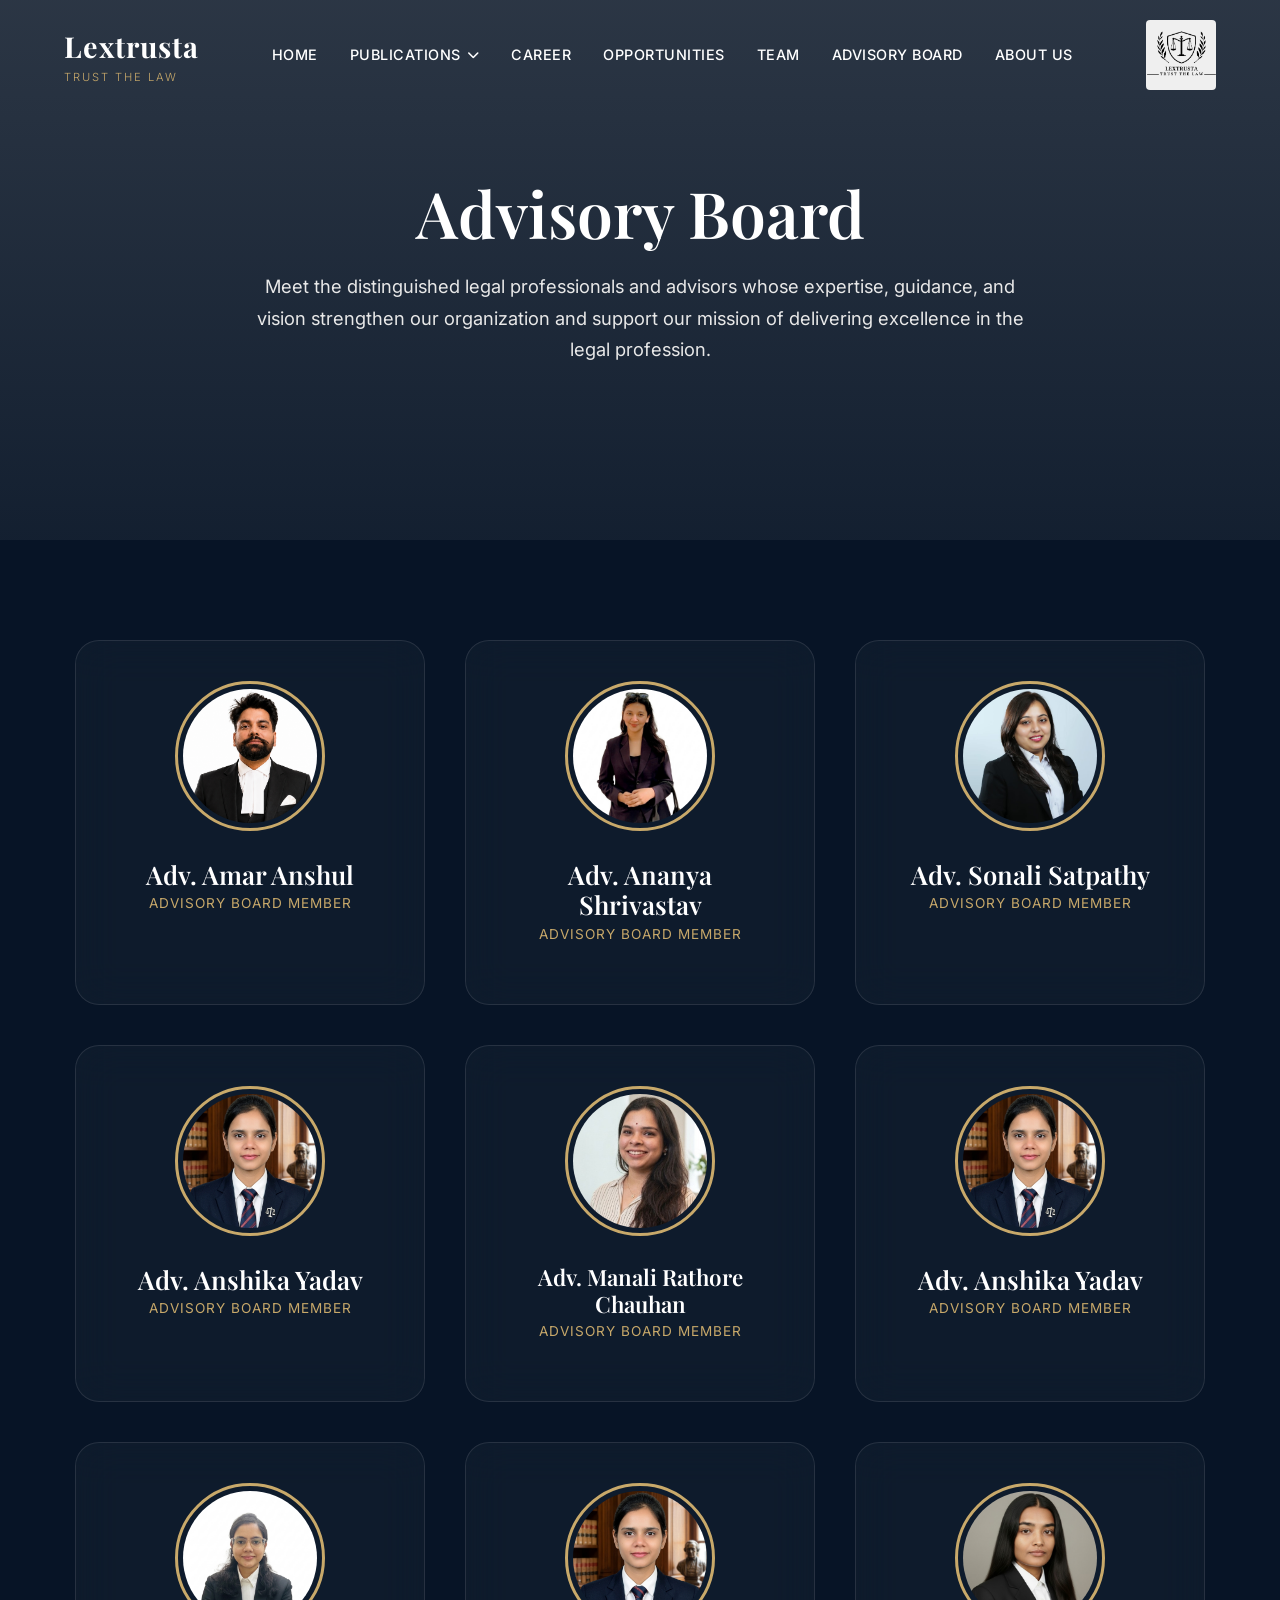
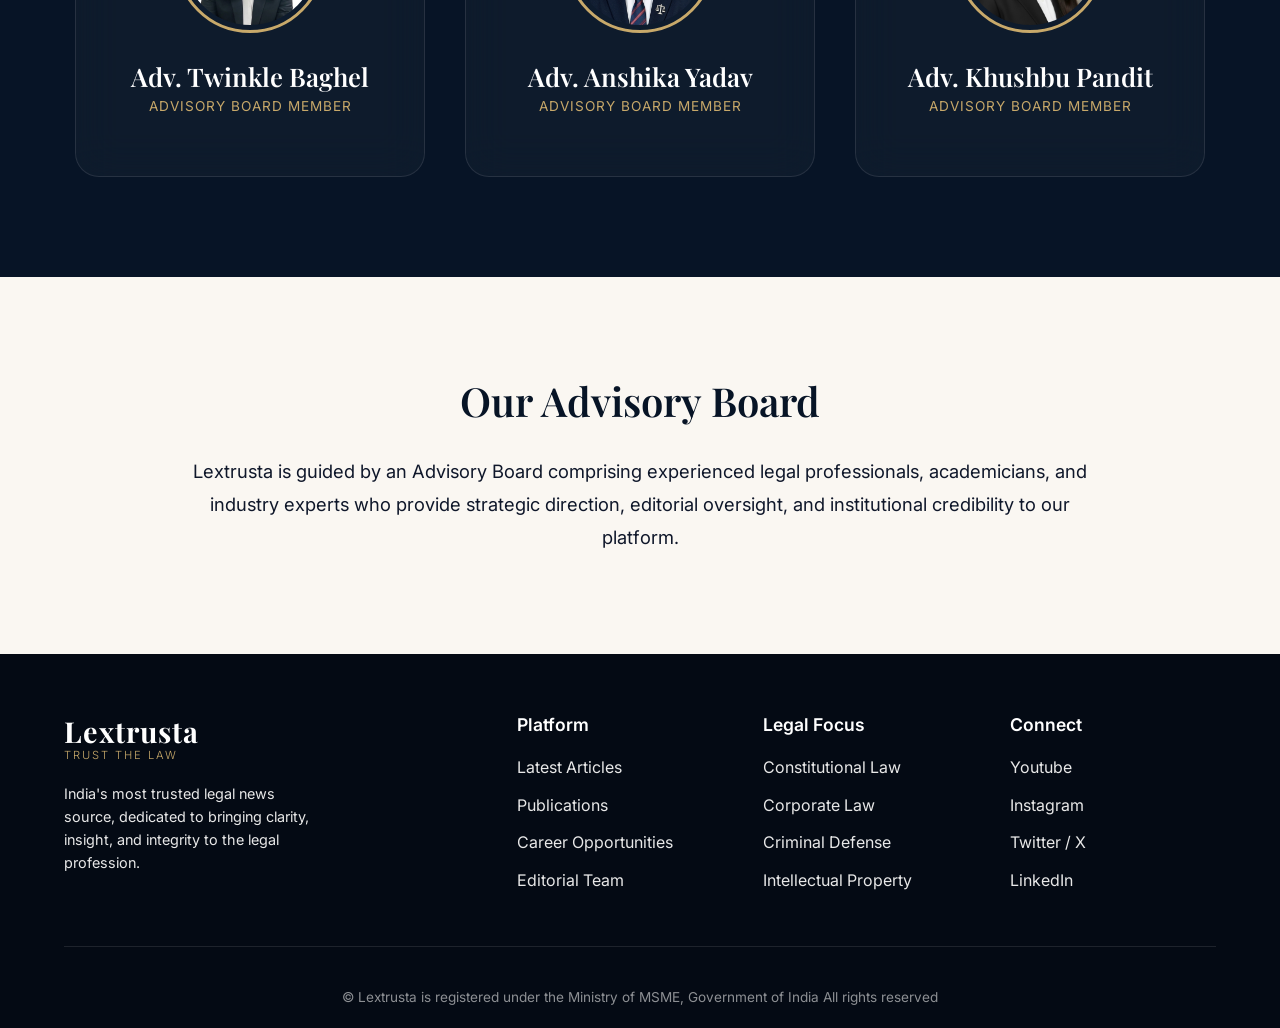
==== advisory.html @ 85caa13e "Add files via upload" ====
<!DOCTYPE html>
<html lang="en">
<head>
    <meta charset="UTF-8">
    <meta name="viewport" content="width=device-width, initial-scale=1.0">
    <title>Advisory Board | Lextrusta</title>
    
    <link rel="preconnect" href="https://fonts.googleapis.com">
    <link rel="preconnect" href="https://fonts.gstatic.com" crossorigin>
    <link href="https://fonts.googleapis.com/css2?family=Inter:wght@300;400;500;600&family=Playfair+Display:ital,wght@0,400;0,600;0,700;1,400&display=swap" rel="stylesheet">
    
    <link rel="stylesheet" href="https://cdnjs.cloudflare.com/ajax/libs/font-awesome/6.4.0/css/all.min.css">
    <link rel="stylesheet" href="style.css">

    <style>
        /* --- Color Palette & Variables --- */
        :root {
            --midnight-navy: #071426;
            --royal-blue: #123458;
            --luxury-gold: #C8A96A;
            --ivory: #FAF7F2;
            --white: #FFFFFF;
            --dark-navy: #0F172A;
            --light-gray: #E8E8E8;
            
            --font-heading: 'Playfair Display', serif;
            --font-body: 'Inter', sans-serif;
            
            --transition: all 0.4s cubic-bezier(0.25, 0.46, 0.45, 0.94);
            --radius: 16px;
        }

        /* --- Global Reset & Typography --- */
        * {
            margin: 0;
            padding: 0;
            box-sizing: border-box;
        }

        body {
            font-family: var(--font-body);
            background-color: var(--ivory);
            color: var(--dark-navy);
            line-height: 1.6;
            overflow-x: hidden;
        }

        h1, h2, h3, h4 {
            font-family: var(--font-heading);
            font-weight: 600;
            line-height: 1.2;
        }

        a {
            text-decoration: none;
            color: inherit;
            transition: var(--transition);
        }

        /* --- Navigation --- */
        nav {
            position: fixed;
            top: 0;
            width: 100%;
            padding: 20px 5%;
            display: flex;
            justify-content: space-between;
            align-items: center;
            z-index: 1000;
            transition: var(--transition);
            background: transparent;
        }

        nav.scrolled {
            background: rgba(7, 20, 38, 0.95);
            backdrop-filter: blur(10px);
            padding: 15px 5%;
            box-shadow: 0 4px 30px rgba(0, 0, 0, 0.1);
        }

        .logo {
            font-family: var(--font-heading);
            font-size: 1.8rem;
            font-weight: 700;
            color: var(--white);
            letter-spacing: 1px;
        }

        .logo span {
            display: block;
            font-family: var(--font-body);
            font-size: 0.7rem;
            font-weight: 300;
            letter-spacing: 2px;
            color: var(--luxury-gold);
            text-transform: uppercase;
        }

        .nav-links {
            display: flex;
            gap: 2rem;
            list-style: none;
            align-items: center;
        }

        .nav-links a {
            color: var(--white);
            font-size: 0.9rem;
            font-weight: 500;
            letter-spacing: 0.5px;
            text-transform: uppercase;
        }

        .nav-links a:hover, .nav-links a.active {
            color: var(--luxury-gold);
        }

        /* --- Click Dropdown Rules --- */
        .dropdown {
            position: relative;
        }

        .dropbtn {
            display: flex;
            align-items: center;
            gap: 6px;
            cursor: pointer;
            user-select: none;
        }

        .dropdown-arrow {
            font-size: 0.75rem;
            transition: transform 0.3s ease;
        }

        .dropdown-content {
            display: none;
            position: absolute;
            top: 100%;
            left: 0;
            background-color: var(--midnight-navy);
            border: 1px solid rgba(200, 169, 106, 0.3);
            min-width: 180px;
            border-radius: 4px;
            list-style: none;
            padding: 10px 0;
            margin-top: 15px;
            box-shadow: 0 10px 25px rgba(0,0,0,0.3);
            z-index: 1001;
        }

        .dropdown.active .dropdown-content {
            display: block;
        }

        .dropdown.active .dropdown-arrow {
            transform: rotate(180deg);
        }

        .dropdown-content li a {
            color: var(--white) !important;
            padding: 12px 20px;
            display: block;
            font-size: 0.85rem;
            text-transform: uppercase;
            letter-spacing: 0.5px;
            transition: var(--transition);
        }

        .dropdown-content li a:hover {
            background-color: var(--royal-blue);
            color: var(--luxury-gold) !important;
            padding-left: 24px;
        }

        /* --- Buttons --- */
        .btn-gold {
            background-color: var(--luxury-gold);
            color: var(--midnight-navy);
            padding: 10px 24px;
            border-radius: 4px;
            font-weight: 600;
            font-size: 0.85rem;
            letter-spacing: 1px;
            text-transform: uppercase;
            border: 1px solid var(--luxury-gold);
            cursor: pointer;
            transition: var(--transition);
        }

        .btn-gold:hover {
            background-color: transparent;
            color: var(--luxury-gold);
            box-shadow: 0 4px 15px rgba(200, 169, 106, 0.3);
        }

        /* --- Hero Section --- */
        .hero {
            height: 60vh;
            background: linear-gradient(rgba(7, 20, 38, 0.85), rgba(7, 20, 38, 0.95)), url('https://i.pinimg.com/736x/dc/24/34/dc243494ba5bc0aa8ef506f3094279cd.jpg') center/cover;
            display: flex;
            flex-direction: column;
            justify-content: center;
            align-items: center;
            text-align: center;
            padding: 0 5%;
            position: relative;
        }

        .hero h1 {
            color: var(--white);
            font-size: 4rem;
            max-width: 900px;
            margin-bottom: 20px;
            animation: fadeUp 1s ease forwards 0.2s;
            opacity: 0;
            transform: translateY(30px);
        }

        .hero p {
            color: var(--light-gray);
            font-size: 1.15rem;
            max-width: 800px;
            animation: fadeUp 1s ease forwards 0.4s;
            opacity: 0;
            transform: translateY(30px);
            line-height: 1.7;
        }

        /* --- Team Sections (Glassmorphism) --- */
        .section-padding {
            padding: 100px 5%;
        }

        .partners-section {
            background-color: var(--midnight-navy);
            color: var(--white);
        }

        .partners-section .section-header {
            text-align: center;
            margin-bottom: 60px;
        }

        .partners-section .section-header h2 {
            font-size: 2.8rem;
            color: var(--white);
        }

        .partners-grid {
            display: flex;
            justify-content: center;
            gap: 40px;
            flex-wrap: wrap;
        }

        .partner-card {
            background: rgba(255, 255, 255, 0.03);
            backdrop-filter: blur(20px);
            border: 1px solid rgba(255, 255, 255, 0.1);
            border-radius: 24px;
            padding: 40px;
            text-align: center;
            max-width: 350px;
            width: 100%;
            transition: var(--transition);
            cursor: pointer;
        }

        .partner-card:hover {
            border-color: rgba(200, 169, 106, 0.5);
            box-shadow: 0 20px 40px rgba(0,0,0,0.4);
            transform: translateY(-10px);
        }

        .partner-img {
            width: 150px;
            height: 150px;
            border-radius: 50%;
            object-fit: cover;
            margin: 0 auto 20px;
            border: 3px solid var(--luxury-gold);
            padding: 5px;
        }

        .partner-card h3 {
            font-size: 1.6rem;
            margin-bottom: 5px;
        }

        .partner-role {
            color: var(--luxury-gold);
            font-size: 0.85rem;
            text-transform: uppercase;
            letter-spacing: 1px;
            margin-bottom: 20px;
            line-height: 1.4;
        }

        /* --- Interactive Profile Modal --- */
        .modal-overlay {
            position: fixed;
            top: 0;
            left: 0;
            width: 100%;
            height: 100%;
            background: rgba(7, 20, 38, 0.7);
            backdrop-filter: blur(8px);
            display: flex;
            justify-content: center;
            align-items: center;
            z-index: 2000;
            opacity: 0;
            visibility: hidden;
            transition: var(--transition);
        }

        .modal-overlay.active {
            opacity: 1;
            visibility: visible;
        }

        .modal-content {
            background: var(--white);
            width: 90%;
            max-width: 700px;
            max-height: 85vh;
            border-radius: var(--radius);
            padding: 40px;
            position: relative;
            transform: translateY(30px) scale(0.95);
            transition: var(--transition);
            overflow-y: auto;
            box-shadow: 0 25px 50px rgba(0,0,0,0.3);
            border-top: 5px solid var(--luxury-gold);
        }

        .modal-overlay.active .modal-content {
            transform: translateY(0) scale(1);
        }

        .modal-close {
            position: absolute;
            top: 20px;
            right: 20px;
            font-size: 1.5rem;
            color: var(--dark-navy);
            cursor: pointer;
            background: var(--light-gray);
            width: 35px;
            height: 35px;
            display: flex;
            align-items: center;
            justify-content: center;
            border-radius: 50%;
            transition: var(--transition);
        }

        .modal-close:hover {
            background: var(--luxury-gold);
            color: var(--white);
            transform: rotate(90deg);
        }

        .profile-modal-body {
            display: flex;
            gap: 30px;
            align-items: flex-start;
        }

        .profile-modal-img {
            width: 180px;
            height: 180px;
            border-radius: 50%;
            border: 4px solid var(--luxury-gold);
            object-fit: cover;
            flex-shrink: 0;
        }

        .profile-modal-info {
            flex-grow: 1;
            color: var(--dark-navy);
        }

        .profile-modal-info h3 {
            font-size: 2.2rem;
            color: var(--midnight-navy);
            margin-bottom: 5px;
        }

        .profile-modal-info .modal-role {
            color: var(--luxury-gold);
            font-size: 1rem;
            font-weight: 600;
            text-transform: uppercase;
            letter-spacing: 1px;
            margin-bottom: 20px;
            display: block;
        }

        .profile-modal-info h4 {
            font-size: 1.1rem;
            margin-bottom: 8px;
            margin-top: 20px;
            color: var(--midnight-navy);
        }

        .profile-modal-info p {
            font-size: 0.95rem;
            line-height: 1.6;
            color: #444;
            margin-bottom: 15px;
        }

        .profile-socials {
            margin-top: 25px;
            display: flex;
            gap: 15px;
        }

        .profile-socials a {
            display: inline-flex;
            align-items: center;
            justify-content: center;
            width: 40px;
            height: 40px;
            background: var(--light-gray);
            color: var(--midnight-navy);
            border-radius: 50%;
            transition: var(--transition);
            font-size: 1.1rem;
        }

        .profile-socials a:hover {
            background: var(--luxury-gold);
            color: var(--white);
            transform: translateY(-3px);
            box-shadow: 0 5px 15px rgba(200, 169, 106, 0.4);
        }

        /* --- CTA Newsletter Style Container --- */
        .newsletter-container {
            max-width: 900px;
            margin: 0 auto;
            background: var(--midnight-navy);
            border-radius: 24px;
            padding: 60px;
            text-align: center;
            border: 1px solid var(--luxury-gold);
            color: var(--white);
            position: relative;
            overflow: hidden;
        }

        .newsletter-container h2 {
            color: var(--white);
            margin-bottom: 20px;
            font-size: 2.2rem;
        }

        /* --- Footer --- */
        footer {
            background-color: #040A14;
            color: var(--light-gray);
            padding: 60px 5% 20px;
        }

        /* --- Animations --- */
        @keyframes fadeUp {
            to {
                opacity: 1;
                transform: translateY(0);
            }
        }

        @media (max-width: 768px) {
            .hero h1 { font-size: 3rem; }
            .nav-links { display: none; }
            .partners-section .section-header h2 { font-size: 2.2rem; }
            .profile-modal-body {
                flex-direction: column;
                align-items: center;
                text-align: center;
            }
            .profile-modal-img {
                margin-bottom: 20px;
            }
            .profile-socials {
                justify-content: center;
            }
        }
    </style>
</head>
<body>
    <nav id="navbar">
        <a href="index.html" class="logo">Lextrusta <span>Trust The Law</span></a>
        <ul class="nav-links">
            <li><a href="index.html">Home</a></li>
            
            <li class="dropdown" id="pubDropdown">
                <a href="#" class="dropbtn" id="pubDropBtn">Publications <i class="fa-solid fa-chevron-down dropdown-arrow"></i></a>
                <ul class="dropdown-content">
                    <li><a href="blogs.html">Blog</a></li>
                    <li><a href="article.html">Article</a></li>
                    <li><a href="research.html">Research Paper</a></li>
                </ul>
            </li>
            
            <li><a href="careers.html">Career</a></li>
            <li><a href="opportunities.html">Opportunities</a></li>
            <li><a href="team.html">Team</a></li>
            <li><a href="advisory.html">Advisory Board</a></li>
            <li><a href="about.html">About Us</a></li>
        </ul>
        <div class="nav-actions">
            <img src="logo.jpeg" alt="Lextrusta Logo" style="height: 70px; width: auto; display: block; border-radius: 4px;">
        </div>
    </nav>

    <header class="hero">
        <h1>Advisory <span>Board</span></h1>
        <p>Meet the distinguished legal professionals and advisors whose expertise, guidance, and vision strengthen our organization and support our mission of delivering excellence in the legal profession.</p>
    </header>

    <section class="section-padding partners-section">
        <div class="partners-grid">
            
            <!-- Card 1: Adv. Amar Anshul -->
            <div class="partner-card" onclick="openProfile('Adv. Amar Anshul', 'Advisory Board Member', 'amar.jepg.png')">
                <img src="amar.jepg.png" alt="Adv. Amar Anshul" class="partner-img">                
                <h3>Adv. Amar Anshul</h3>
                <div class="partner-role">Advisory Board Member</div>
            </div>
        
            <div class="partner-card" onclick="openProfile('Adv. Ananya Shrivastav', 'Advisory Board Member', 'ananya.jpeg', 'Advocate Ananya Shrivastav specializes in constitutional litigation, civil laws, and judicial review procedures with a dedicated focus on public interest advocacy.')">
                <img src="ananya.jpeg" alt="Adv. Ananya Shrivastav" class="partner-img">                
                <h3>Adv. Ananya Shrivastav</h3>
                <div class="partner-role">Advisory Board Member</div>
            </div>   

            <!-- Card 2: Adv. Sonali Satpathy -->
            <div class="partner-card" onclick="openProfile('Adv. Sonali Satpathy', 'Founding Partner, JUSTICE Law Firm & Arbitration Centre', 'sonali.jpeg')">
                <img src="sonali.jpeg" alt="Adv. Sonali Satpathy" class="partner-img">                
                <h3>Adv. Sonali Satpathy</h3>
                <div class="partner-role">Advisory Board Member</div>
            </div>

            <div class="partner-card" onclick="openProfile('Adv. Anshika Yadav', 'Advisory Board Member', 'anshika.jpeg')">
                <img src="anshika.jpeg" alt="Adv. Anshika Yadav" class="partner-img">                
                <h3>Adv. Anshika Yadav</h3>
                <div class="partner-role">Advisory Board Member</div>
            </div>

            <!-- Card 3: Adv. Manali Rathore Chauhan -->
            <div class="partner-card" onclick="openProfile('Adv. Manali Rathore Chauhan', 'Advisory Board Member', 'manali.jpeg')">
                <img src="manali.jpeg" alt="Adv. Manali Rathore Chauhan" class="partner-img">                
                <h3 style="font-size: 1.4rem;">Adv. Manali Rathore Chauhan</h3>
                <div class="partner-role">Advisory Board Member</div>
            </div>
            
            <div class="partner-card" onclick="openProfile('Adv. Anshika Yadav', 'Advisory Board Member', 'anshika.jpeg')">
                <img src="anshika.jpeg" alt="Adv. Anshika Yadav" class="partner-img">                
                <h3>Adv. Anshika Yadav</h3>
                <div class="partner-role">Advisory Board Member</div>
            </div>

            <!-- Card 4: Adv. Twinkle Baghel -->
            <div class="partner-card" onclick="openProfile('Adv. Twinkle Baghel', 'Advisory Board Member', 'twinkle.jpeg.png')">
                <img src="twinkle.jpeg.png" alt="Adv. Twinkle Baghel" class="partner-img">                
                <h3>Adv. Twinkle Baghel</h3>
                <div class="partner-role">Advisory Board Member</div>
            </div>

            <!-- Card 5: Adv. Anshika Yadav -->
            <div class="partner-card" onclick="openProfile('Adv. Anshika Yadav', 'Advisory Board Member', 'anshika.jpeg')">
                <img src="anshika.jpeg" alt="Adv. Anshika Yadav" class="partner-img">                
                <h3>Adv. Anshika Yadav</h3>
                <div class="partner-role">Advisory Board Member</div>
            </div>

            <!-- Card 6: Adv. Khushbu Pandit -->
            <div class="partner-card" onclick="openProfile('Adv. Khushbu Pandit', 'Advisory Board Member', 'khushbu.jpeg')">
                <img src="khushbu.jpeg" alt="Adv. Khushbu Pandit" class="partner-img">                
                <h3>Adv. Khushbu Pandit</h3>
                <div class="partner-role">Advisory Board Member</div>
            </div>

        </div>
    </section>

    <!-- Modal Elements Layout Section -->
    <div class="modal-overlay" id="profileModal" aria-hidden="true" role="dialog">
        <div class="modal-content">
            <button class="modal-close" id="closeProfileModal" aria-label="Close Profile"><i class="fa-solid fa-xmark"></i></button>
            <div class="profile-modal-body">
                <img src="" alt="Profile Image" class="profile-modal-img" id="modalImage">
                <div class="profile-modal-info">
                    <h3 id="modalName">Name Placeholder</h3>
                    <span class="modal-role" id="modalDesignation">Designation Placeholder</span>
                    
                    <h4></h4>
                    <p id="modalBio">Our Advisory Board brings together legal minds from across practice areas and academia — ensuring that every piece of content we publish is accurate, relevant, and trustworthy.</p>
                    
                    <h4></h4>
                    <p id="modalPractice"></p>
                    
                    
                </div>
            </div>
        </div>
    </div>

    <section class="section-padding" style="background-color: var(--ivory);">
        <div class="section-header" style="margin-bottom: 30px;">
            <h2 style="color: var(--midnight-navy); font-size: 2.5rem; text-align: center;">Our Advisory Board</h2>
        </div>
        <p style="max-width: 900px; margin: 0 auto; color: var(--dark-navy); font-size: 1.15rem; line-height: 1.8; text-align: center;">
            Lextrusta is guided by an Advisory Board comprising experienced legal professionals, academicians, and industry experts who provide strategic direction, editorial oversight, and institutional credibility to our platform.
        </p>
    </section>

    <script>
        // Navbar Scroll Effect
        window.addEventListener('scroll', function() {
            const navbar = document.getElementById('navbar');
            if (window.scrollY > 50) {
                navbar.classList.add('scrolled');
            } else {
                navbar.classList.remove('scrolled');
            }
        });

        // Click to Toggle Dropdown Menu Logic
        const pubDropdown = document.getElementById('pubDropdown');
        const pubDropBtn = document.getElementById('pubDropBtn');

        pubDropBtn.addEventListener('click', function(event) {
            event.preventDefault(); 
            event.stopPropagation(); 
            pubDropdown.classList.toggle('active');
        });

        window.addEventListener('click', function(event) {
            if (!pubDropdown.contains(event.target)) {
                pubDropdown.classList.remove('active');
            }
        });

        // Profile Modal Logic
        const profileModal = document.getElementById('profileModal');
        const closeProfileBtn = document.getElementById('closeProfileModal');
        
        // Modal Data Targets
        const modalName = document.getElementById('modalName');
        const modalDesignation = document.getElementById('modalDesignation');
        const modalImage = document.getElementById('modalImage');

        function openProfile(name, designation, imageUrl) {
            modalName.textContent = name;
            modalDesignation.textContent = designation;
            modalImage.src = imageUrl;
            
            profileModal.classList.add('active');
            document.body.style.overflow = 'hidden'; // Prevent background scrolling
        }

        // Close Modal via Button
        closeProfileBtn.addEventListener('click', () => {
            profileModal.classList.remove('active');
            document.body.style.overflow = 'auto'; // Restore scrolling
        });

        // Close Modal via Outside Click
        profileModal.addEventListener('click', (e) => {
            if (e.target === profileModal) {
                profileModal.classList.remove('active');
                document.body.style.overflow = 'auto';
            }
        });

        // Close via Escape Key
        document.addEventListener('keydown', (e) => {
            if (e.key === 'Escape' && profileModal.classList.contains('active')) {
                profileModal.classList.remove('active');
                document.body.style.overflow = 'auto';
            }
        });
    </script>
    
    <div id="footer-placeholder"></div>

    <script>
      // Dynamically load the global footer
      fetch('footer.html')
        .then(response => response.text())
        .then(data => {
          document.getElementById('footer-placeholder').innerHTML = data;
        })
        .catch(error => console.error('Error loading footer:', error));
    </script>
</body>
</html>
---- style.css ----
/* --- Color Palette & Variables --- */
        :root {
            --midnight-navy: #071426;
            --royal-blue: #123458;
            --luxury-gold: #C8A96A;
            --ivory: #FAF7F2;
            --white: #FFFFFF;
            --dark-navy: #0F172A;
            --light-gray: #E8E8E8;
            
            --font-heading: 'Playfair Display', serif;
            --font-body: 'Inter', sans-serif;
            
            --transition: all 0.4s cubic-bezier(0.25, 0.46, 0.45, 0.94);
            --radius: 16px;
        }

        /* --- Global Reset & Typography --- */
        * {
            margin: 0;
            padding: 0;
            box-sizing: border-box;
        }

        body {
            font-family: var(--font-body);
            background-color: var(--ivory);
            color: var(--dark-navy);
            line-height: 1.6;
            overflow-x: hidden;
        }

        h1, h2, h3, h4 {
            font-family: var(--font-heading);
            font-weight: 600;
            line-height: 1.2;
        }

        a {
            text-decoration: none;
            color: inherit;
            transition: var(--transition);
        }

        /* --- Navigation --- */
        nav {
            position: fixed;
            top: 0;
            width: 100%;
            padding: 20px 5%;
            display: flex;
            justify-content: space-between;
            align-items: center;
            z-index: 1000;
            transition: var(--transition);
            background: transparent;
        }

        nav.scrolled {
            background: rgba(7, 20, 38, 0.95);
            backdrop-filter: blur(10px);
            padding: 15px 5%;
            box-shadow: 0 4px 30px rgba(0, 0, 0, 0.1);
        }

        .logo {
            font-family: var(--font-heading);
            font-size: 1.8rem;
            font-weight: 700;
            color: var(--white);
            letter-spacing: 1px;
        }

        .logo span {
            display: block;
            font-family: var(--font-body);
            font-size: 0.7rem;
            font-weight: 300;
            letter-spacing: 2px;
            color: var(--luxury-gold);
            text-transform: uppercase;
        }

        .nav-links {
            display: flex;
            gap: 2rem;
            list-style: none;
            align-items: center;
        }

        .nav-links a {
            color: var(--white);
            font-size: 0.9rem;
            font-weight: 500;
            letter-spacing: 0.5px;
            text-transform: uppercase;
        }

        .nav-links a:hover {
            color: var(--luxury-gold);
        }

        /* --- Click Dropdown Rules --- */
        .dropdown {
            position: relative;
        }

        .dropbtn {
            display: flex;
            align-items: center;
            gap: 6px;
            cursor: pointer;
            user-select: none;
        }

        .dropdown-arrow {
            font-size: 0.75rem;
            transition: transform 0.3s ease;
        }

        /* Dropdown menu hidden by default */
        .dropdown-content {
            display: none;
            position: absolute;
            top: 100%;
            left: 0;
            background-color: var(--midnight-navy);
            border: 1px solid rgba(200, 169, 106, 0.3);
            min-width: 180px;
            border-radius: 4px;
            list-style: none;
            padding: 10px 0;
            margin-top: 15px;
            box-shadow: 0 10px 25px rgba(0,0,0,0.3);
            z-index: 1001;
        }

        /* Show menu only when .active class is applied via JS */
        .dropdown.active .dropdown-content {
            display: block;
        }

        /* Rotate arrow when active */
        .dropdown.active .dropdown-arrow {
            transform: rotate(180deg);
        }

        .dropdown-content li a {
            color: var(--white) !important;
            padding: 12px 20px;
            display: block;
            font-size: 0.85rem;
            text-transform: uppercase;
            letter-spacing: 0.5px;
            transition: var(--transition);
        }

        .dropdown-content li a:hover {
            background-color: var(--royal-blue);
            color: var(--luxury-gold) !important;
            padding-left: 24px;
        }

        .btn-gold {
            background-color: var(--luxury-gold);
            color: var(--midnight-navy);
            padding: 10px 24px;
            border-radius: 4px;
            font-weight: 600;
            font-size: 0.85rem;
            letter-spacing: 1px;
            text-transform: uppercase;
            border: 1px solid var(--luxury-gold);
            cursor: pointer;
            transition: var(--transition);
        }

        .btn-gold:hover {
            background-color: transparent;
            color: var(--luxury-gold);
            box-shadow: 0 4px 15px rgba(200, 169, 106, 0.3);
        }

        .btn-outline {
            background-color: transparent;
            color: var(--white);
            padding: 10px 24px;
            border-radius: 4px;
            font-weight: 600;
            font-size: 0.85rem;
            letter-spacing: 1px;
            text-transform: uppercase;
            border: 1px solid var(--white);
            cursor: pointer;
            transition: var(--transition);
        }

        .btn-outline:hover {
            background-color: var(--white);
            color: var(--midnight-navy);
        }

        /* --- Hero Section --- */
        /* 1. Base Hero (Used for About, Careers, Research, etc.) */
.hero {
    /* REMOVE margin-top entirely */
    margin-top: 0; 
    
    /* ADD padding-top to push your content down below the nav */
    padding: 130px 5% 60px; 
    
    background-color: var(--midnight-navy);
    color: var(--white);
    display: flex;
    justify-content: center;
    align-items: center;
    text-align: center;
    position: relative;
}

/* 2. Fullscreen Modifier (Used ONLY for the Homepage) */
.hero-fullscreen {
    height: 100vh; /* Makes it take up the whole screen */
    margin-top: 0;
    padding: 0 5%;
}
        /* --- Floating Stats --- */
        .stats-container {
            display: flex;
            gap: 30px;
            margin-top: 60px;
            animation: fadeUp 1s ease forwards 0.9s;
            opacity: 0;
        }

        .stat-card {
            background: rgba(255, 255, 255, 0.05);
            backdrop-filter: blur(12px);
            border: 1px solid rgba(200, 169, 106, 0.2);
            padding: 20px 30px;
            border-radius: var(--radius);
            color: var(--white);
            text-align: center;
            transition: var(--transition);
        }

        .stat-card:hover {
            transform: translateY(-5px);
            border-color: var(--luxury-gold);
            box-shadow: 0 10px 30px rgba(0,0,0,0.2);
        }

        .stat-number {
            font-family: var(--font-heading);
            font-size: 2rem;
            color: var(--luxury-gold);
        }

        .stat-label {
            font-size: 0.8rem;
            text-transform: uppercase;
            letter-spacing: 1px;
            opacity: 0.8;
        }

        /* --- Bento Grid Categories --- */
        .section-padding {
            padding: 100px 5%;
        }

        .section-header {
            text-align: center;
            margin-bottom: 60px;
        }

        .section-header h2 {
            font-size: 2.8rem;
            color: var(--midnight-navy);
            margin-bottom: 15px;
        }

        .section-header p {
            color: #666;
            font-size: 1.1rem;
        }

        .bento-grid {
            display: grid;
            grid-template-columns: repeat(auto-fit, minmax(280px, 1fr));
            gap: 20px;
            max-width: 1200px;
            margin: 0 auto;
        }

        .bento-card {
            background: var(--white);
            padding: 30px;
            border-radius: var(--radius);
            border: 1px solid var(--light-gray);
            transition: var(--transition);
            display: flex;
            flex-direction: column;
            justify-content: space-between;
            min-height: 200px;
            cursor: pointer;
            position: relative;
            overflow: hidden;
        }

        .bento-card:hover {
            transform: translateY(-5px);
            box-shadow: 0 15px 35px rgba(7, 20, 38, 0.05);
            border-color: var(--luxury-gold);
        }

        .bento-card::before {
            content: '';
            position: absolute;
            top: 0;
            left: 0;
            width: 100%;
            height: 4px;
            background: var(--luxury-gold);
            transform: scaleX(0);
            transform-origin: left;
            transition: var(--transition);
        }

        .bento-card:hover::before {
            transform: scaleX(1);
        }

        .bento-icon {
            font-size: 1.5rem;
            color: var(--royal-blue);
            margin-bottom: 20px;
            background: var(--ivory);
            width: 50px;
            height: 50px;
            display: flex;
            align-items: center;
            justify-content: center;
            border-radius: 50%;
        }

        .bento-card h3 {
            font-size: 1.2rem;
            color: var(--midnight-navy);
            margin-bottom: 10px;
            font-family: var(--font-body);
            font-weight: 600;
        }

        .bento-card .arrow-icon {
            position: absolute;
            bottom: 30px;
            right: 30px;
            color: var(--luxury-gold);
            opacity: 0;
            transition: var(--transition);
            transform: translateX(-10px);
        }

        .bento-card:hover .arrow-icon {
            opacity: 1;
            transform: translateX(0);
        }

        /* --- Modal / Popup Styles --- */
        .modal-overlay {
            position: fixed;
            top: 0;
            left: 0;
            width: 100%;
            height: 100%;
            background: rgba(7, 20, 38, 0.6);
            backdrop-filter: blur(8px);
            display: flex;
            justify-content: center;
            align-items: center;
            z-index: 2000;
            opacity: 0;
            visibility: hidden;
            transition: var(--transition);
        }

        .modal-overlay.active {
            opacity: 1;
            visibility: visible;
        }

        .modal-content {
            background: var(--white);
            width: 90%;
            max-width: 600px;
            max-height: 85vh;
            border-radius: var(--radius);
            padding: 40px;
            position: relative;
            transform: translateY(30px) scale(0.95);
            transition: var(--transition);
            overflow-y: auto;
            box-shadow: 0 25px 50px rgba(0,0,0,0.2);
            border-top: 5px solid var(--luxury-gold);
        }

        .modal-overlay.active .modal-content {
            transform: translateY(0) scale(1);
        }

        .modal-close {
            position: absolute;
            top: 20px;
            right: 20px;
            font-size: 1.5rem;
            color: var(--dark-navy);
            cursor: pointer;
            background: var(--light-gray);
            width: 35px;
            height: 35px;
            display: flex;
            align-items: center;
            justify-content: center;
            border-radius: 50%;
            transition: var(--transition);
        }

        .modal-close:hover {
            background: var(--luxury-gold);
            color: var(--white);
            transform: rotate(90deg);
        }

        .modal-title {
            font-family: var(--font-heading);
            color: var(--midnight-navy);
            font-size: 2rem;
            margin-bottom: 25px;
            padding-right: 30px;
        }

        .modal-list {
            list-style: none;
            padding: 0;
        }

        .modal-list li {
            position: relative;
            padding-left: 25px;
            margin-bottom: 15px;
            color: var(--dark-navy);
            font-size: 1rem;
            line-height: 1.5;
        }

        .modal-list li::before {
            content: '\f0da'; /* FontAwesome solid play/arrow icon */
            font-family: 'Font Awesome 6 Free';
            font-weight: 900;
            position: absolute;
            left: 0;
            top: 2px;
            color: var(--luxury-gold);
        }

        /* --- Founding Partners (Glassmorphism) --- */
        .partners-section {
            background-color: var(--midnight-navy);
            color: var(--white);
        }

        .partners-section .section-header h2 {
            color: var(--white);
        }

        .partners-section .section-header p {
            color: var(--light-gray);
        }

        .partners-grid {
            display: flex;
            justify-content: center;
            gap: 40px;
            flex-wrap: wrap;
        }

        .partner-card {
            background: rgba(255, 255, 255, 0.03);
            backdrop-filter: blur(20px);
            border: 1px solid rgba(255, 255, 255, 0.1);
            border-radius: 24px;
            padding: 40px;
            text-align: center;
            max-width: 350px;
            transition: var(--transition);
        }

        .partner-card:hover {
            border-color: rgba(200, 169, 106, 0.5);
            box-shadow: 0 20px 40px rgba(0,0,0,0.4);
            transform: translateY(-10px);
        }

        .partner-img {
            width: 150px;
            height: 150px;
            border-radius: 50%;
            object-fit: cover;
            margin: 0 auto 20px;
            border: 3px solid var(--luxury-gold);
            padding: 5px;
        }

        .partner-card h3 {
            font-size: 1.8rem;
            margin-bottom: 5px;
        }

        .partner-role {
            color: var(--luxury-gold);
            font-size: 0.9rem;
            text-transform: uppercase;
            letter-spacing: 1px;
            margin-bottom: 20px;
        }

        /* --- Newsletter --- */
        .newsletter-container {
            max-width: 900px;
            margin: 0 auto;
            background: var(--midnight-navy);
            border-radius: 24px;
            padding: 60px;
            text-align: center;
            border: 1px solid var(--luxury-gold);
            color: var(--white);
            position: relative;
            overflow: hidden;
        }

        .newsletter-container h2 {
            color: var(--white);
            margin-bottom: 20px;
        }

        .news-form {
            display: flex;
            gap: 10px;
            max-width: 500px;
            margin: 30px auto 0;
        }

        .news-form input {
            flex: 1;
            padding: 15px 20px;
            border: 1px solid rgba(255,255,255,0.2);
            background: rgba(255,255,255,0.05);
            border-radius: 4px;
            color: var(--white);
            font-family: var(--font-body);
        }
        
        .news-form input:focus {
            outline: none;
            border-color: var(--luxury-gold);
        }

        /* --- Footer --- */
        footer {
            background-color: #040A14;
            color: var(--light-gray);
            padding: 60px 5% 20px;
        }

        .footer-grid {
            display: grid;
            grid-template-columns: 2fr 1fr 1fr 1fr;
            gap: 40px;
            margin-bottom: 40px;
            border-bottom: 1px solid rgba(255,255,255,0.1);
            padding-bottom: 40px;
        }

        .footer-col h4 {
            color: var(--white);
            margin-bottom: 20px;
            font-family: var(--font-body);
            font-size: 1.1rem;
        }

        .footer-col ul {
            list-style: none;
        }

        .footer-col ul li {
            margin-bottom: 12px;
        }

        .footer-col ul li a:hover {
            color: var(--luxury-gold);
            padding-left: 5px;
        }
        
        .footer-bottom {
            text-align: center;
            font-size: 0.85rem;
            opacity: 0.6;
        }

        /* --- Animations --- */
        @keyframes fadeUp {
            to {
                opacity: 1;
                transform: translateY(0);
            }
        }

        @media (max-width: 768px) {
            .hero h1 { font-size: 3rem; }
            .nav-links { display: none; }
            .footer-grid { grid-template-columns: 1fr; }
            .news-form { flex-direction: column; }
            .modal-content { padding: 30px 20px; }
            .modal-title { font-size: 1.5rem; }
        }
    
    /* --- Unified Navigation Bar Styles --- */

nav {
    position: fixed;
    top: 0;
    width: 100%;
    padding: 20px 5%;
    display: flex;
    justify-content: space-between;
    align-items: center;
    z-index: 1000;
    transition: var(--transition);
    background: transparent;
}

nav.scrolled {
    background: rgba(7, 20, 38, 0.95);
    backdrop-filter: blur(10px);
    padding: 15px 5%;
    box-shadow: 0 4px 30px rgba(0, 0, 0, 0.1);
}

.logo {
    font-family: var(--font-heading);
    font-size: 1.8rem;
    font-weight: 700;
    color: var(--white);
    letter-spacing: 1px;
    text-decoration: none;
}

.logo span {
    display: block;
    font-family: var(--font-body);
    font-size: 0.7rem;
    font-weight: 300;
    letter-spacing: 2px;
    color: var(--luxury-gold);
    text-transform: uppercase;
}

.nav-links {
    display: flex;
    gap: 2rem;
    list-style: none;
    align-items: center;
}

.nav-links a {
    color: var(--white);
    font-size: 0.9rem;
    font-weight: 500;
    letter-spacing: 0.5px;
    text-transform: uppercase;
    text-decoration: none;
    transition: var(--transition);
}

.nav-links a:hover, .nav-links a.active {
    color: var(--luxury-gold);
}

/* --- Dropdown Styling (Transparent with Roll-down Arrow) --- */
.dropdown {
    position: relative;
}

.dropbtn {
    display: flex;
    align-items: center;
    gap: 6px;
    cursor: pointer;
}

.dropdown-arrow {
    font-size: 0.75rem;
    transition: transform 0.3s ease; /* Smooth rotation */
}

/* Semi-transparent dropdown matching the background context */
.dropdown-content {
    display: none;
    position: absolute;
    top: 100%;
    left: 0;
    background: rgba(7, 20, 38, 0.6); /* Transparent color */
    backdrop-filter: blur(12px); /* Takes the color of the background by blurring it */
    min-width: 180px;
    border-radius: 4px;
    list-style: none;
    padding: 10px 0;
    margin-top: 15px;
    box-shadow: 0 10px 25px rgba(0,0,0,0.3);
    z-index: 1001;
    border: 1px solid rgba(200, 169, 106, 0.2);
}

/* Hover Actions: Show Menu and Roll Down Arrow */
.dropdown:hover .dropdown-content {
    display: block;
}

.dropdown:hover .dropdown-arrow {
    transform: rotate(180deg); /* Rolls the arrow down */
}

.dropdown-content li a {
    color: var(--white) !important;
    padding: 12px 20px;
    display: block;
    font-size: 0.85rem;
    text-transform: uppercase;
    letter-spacing: 0.5px;
    transition: var(--transition);
}

.dropdown-content li a:hover {
    background-color: rgba(255, 255, 255, 0.08); /* Transparent hover highlight */
    color: var(--luxury-gold) !important;
    padding-left: 24px;
}
/* Creates an invisible hover bridge over the 15px gap */
.dropdown-content::before {
    content: "";
    position: absolute;
    top: -15px; /* Pulls the bridge up to cover the exact margin-top gap */
    left: 0;
    width: 100%;
    height: 15px; /* Matches the 15px margin-top */
    background: transparent; /* Keeps it completely invisible */
}
img {
    max-width: 100%;
    height: auto;
}

.container {
    width: 90%; /* Leaves a nice 5% breathing room margin on both sides of a phone screen */
    margin: 0 auto;
}
/* --- Tablet Viewports (Targets iPads and smaller laptops) --- */
@media (max-width: 1024px) {
    /* Adjust large grid systems or font sizes slightly here */
}

/* --- Mobile Viewports (Targets almost all smartphones) --- */
@media (max-width: 768px) {
    /* 1. Stack your side-by-side rows into single vertical columns */
    .partners-grid, .footer-columns, .hero-split {
        flex-direction: column;
        align-items: center;
    }

    /* 2. Scale down massive desktop typography so it doesn't wrap awkwardly */
    h1 {
        font-size: 2.2rem !important;
    }
    h2 {
        font-size: 1.8rem !important;
    }
}
@media (max-width: 768px) {
    .nav-links.open {
        display: flex;
        flex-direction: column;
        position: fixed;
        top: 0;
        left: 0;
        width: 100%;
        height: 100vh;
        background: #071426; /* Your midnight navy background */
        justify-content: center;
        align-items: center;
    }
}
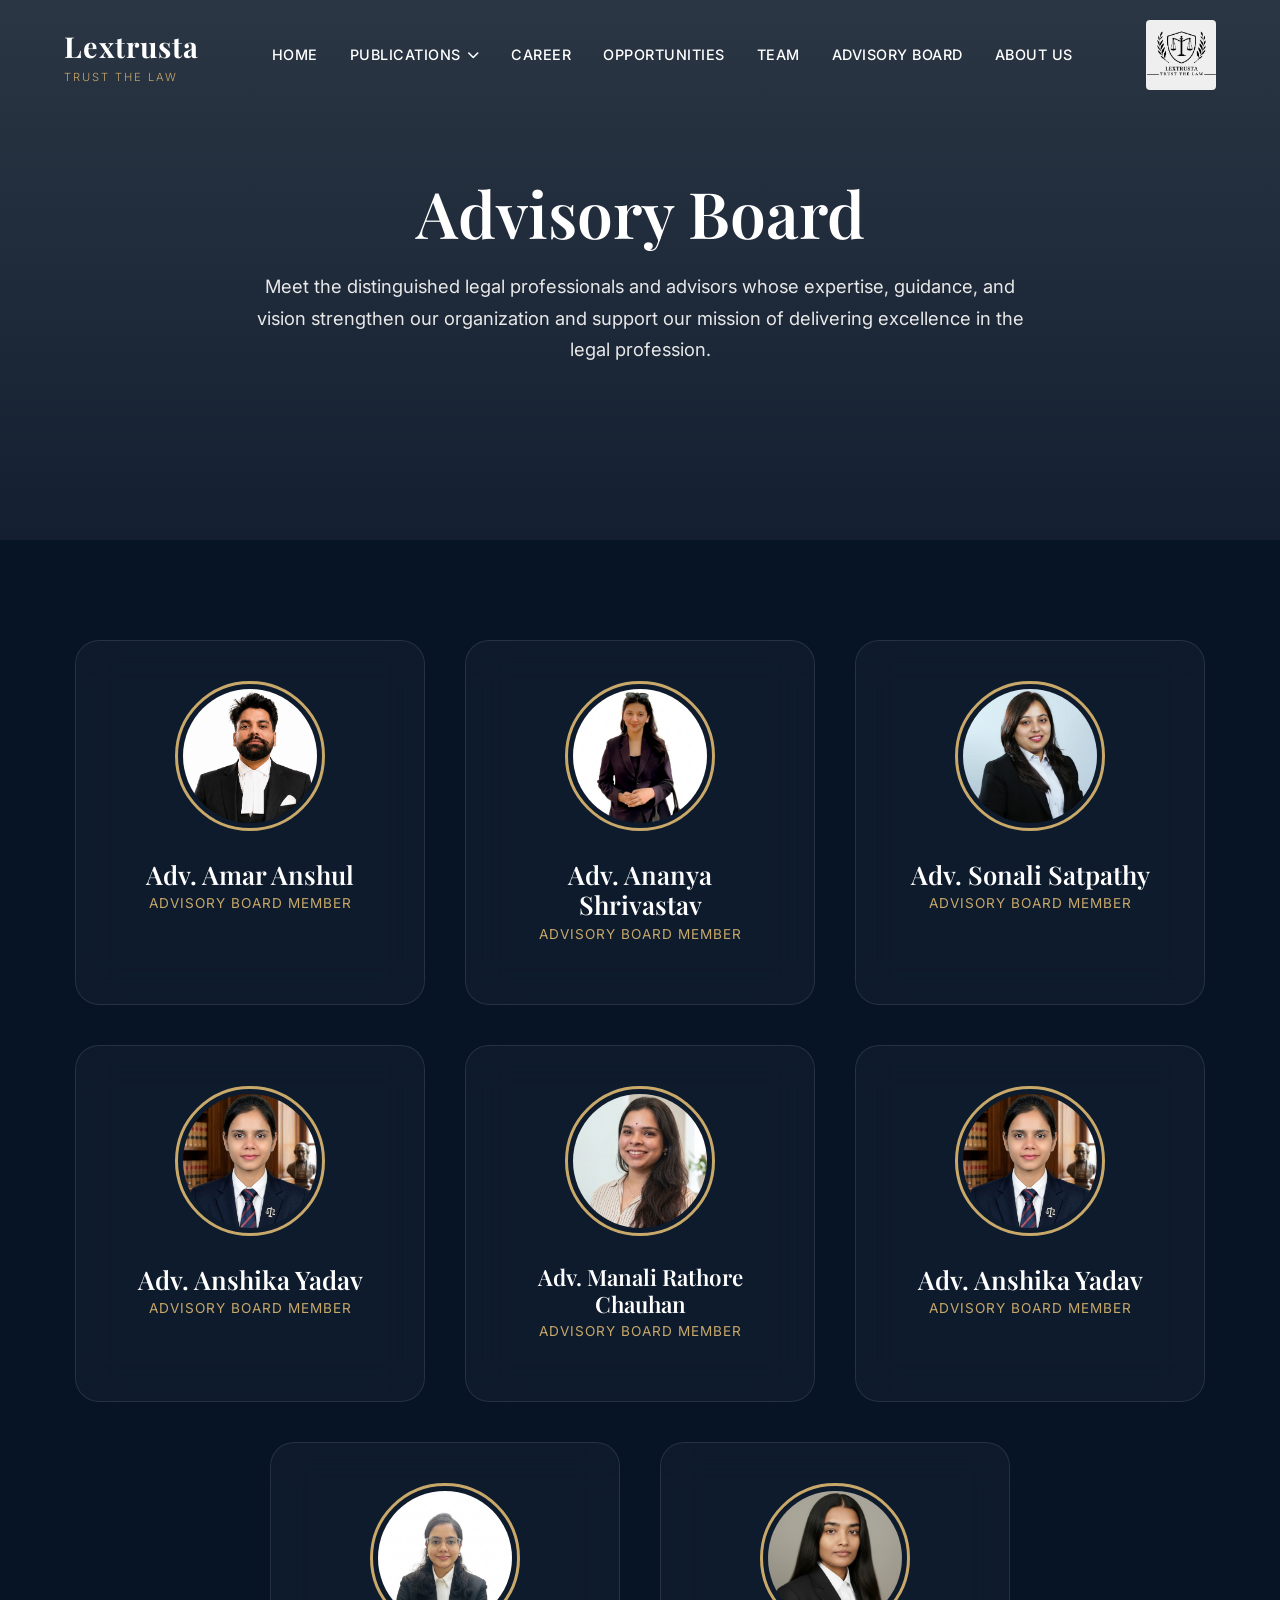
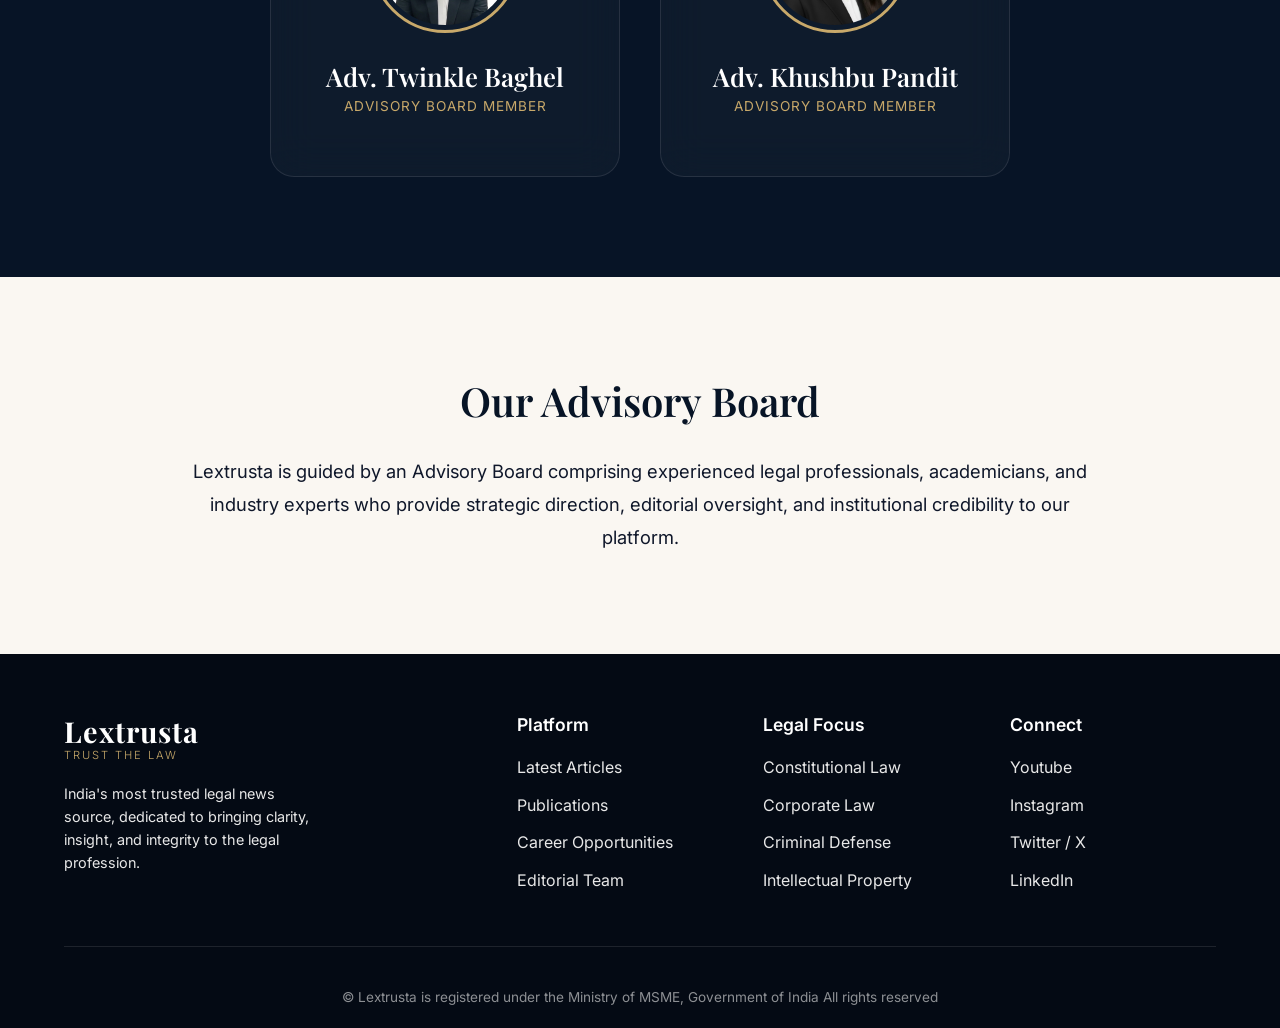
==== commit 7f834b3d: "Update print statement from 'Hello' to 'Goodbye'" ====
--- a/advisory.html
+++ b/advisory.html
@@ -570,14 +570,7 @@
                 <h3>Adv. Twinkle Baghel</h3>
                 <div class="partner-role">Advisory Board Member</div>
             </div>
-
-            <!-- Card 5: Adv. Anshika Yadav -->
-            <div class="partner-card" onclick="openProfile('Adv. Anshika Yadav', 'Advisory Board Member', 'anshika.jpeg')">
-                <img src="anshika.jpeg" alt="Adv. Anshika Yadav" class="partner-img">                
-                <h3>Adv. Anshika Yadav</h3>
-                <div class="partner-role">Advisory Board Member</div>
-            </div>
-
+            
             <!-- Card 6: Adv. Khushbu Pandit -->
             <div class="partner-card" onclick="openProfile('Adv. Khushbu Pandit', 'Advisory Board Member', 'khushbu.jpeg')">
                 <img src="khushbu.jpeg" alt="Adv. Khushbu Pandit" class="partner-img">                
@@ -699,4 +692,4 @@
         .catch(error => console.error('Error loading footer:', error));
     </script>
 </body>
-</html>+</html>
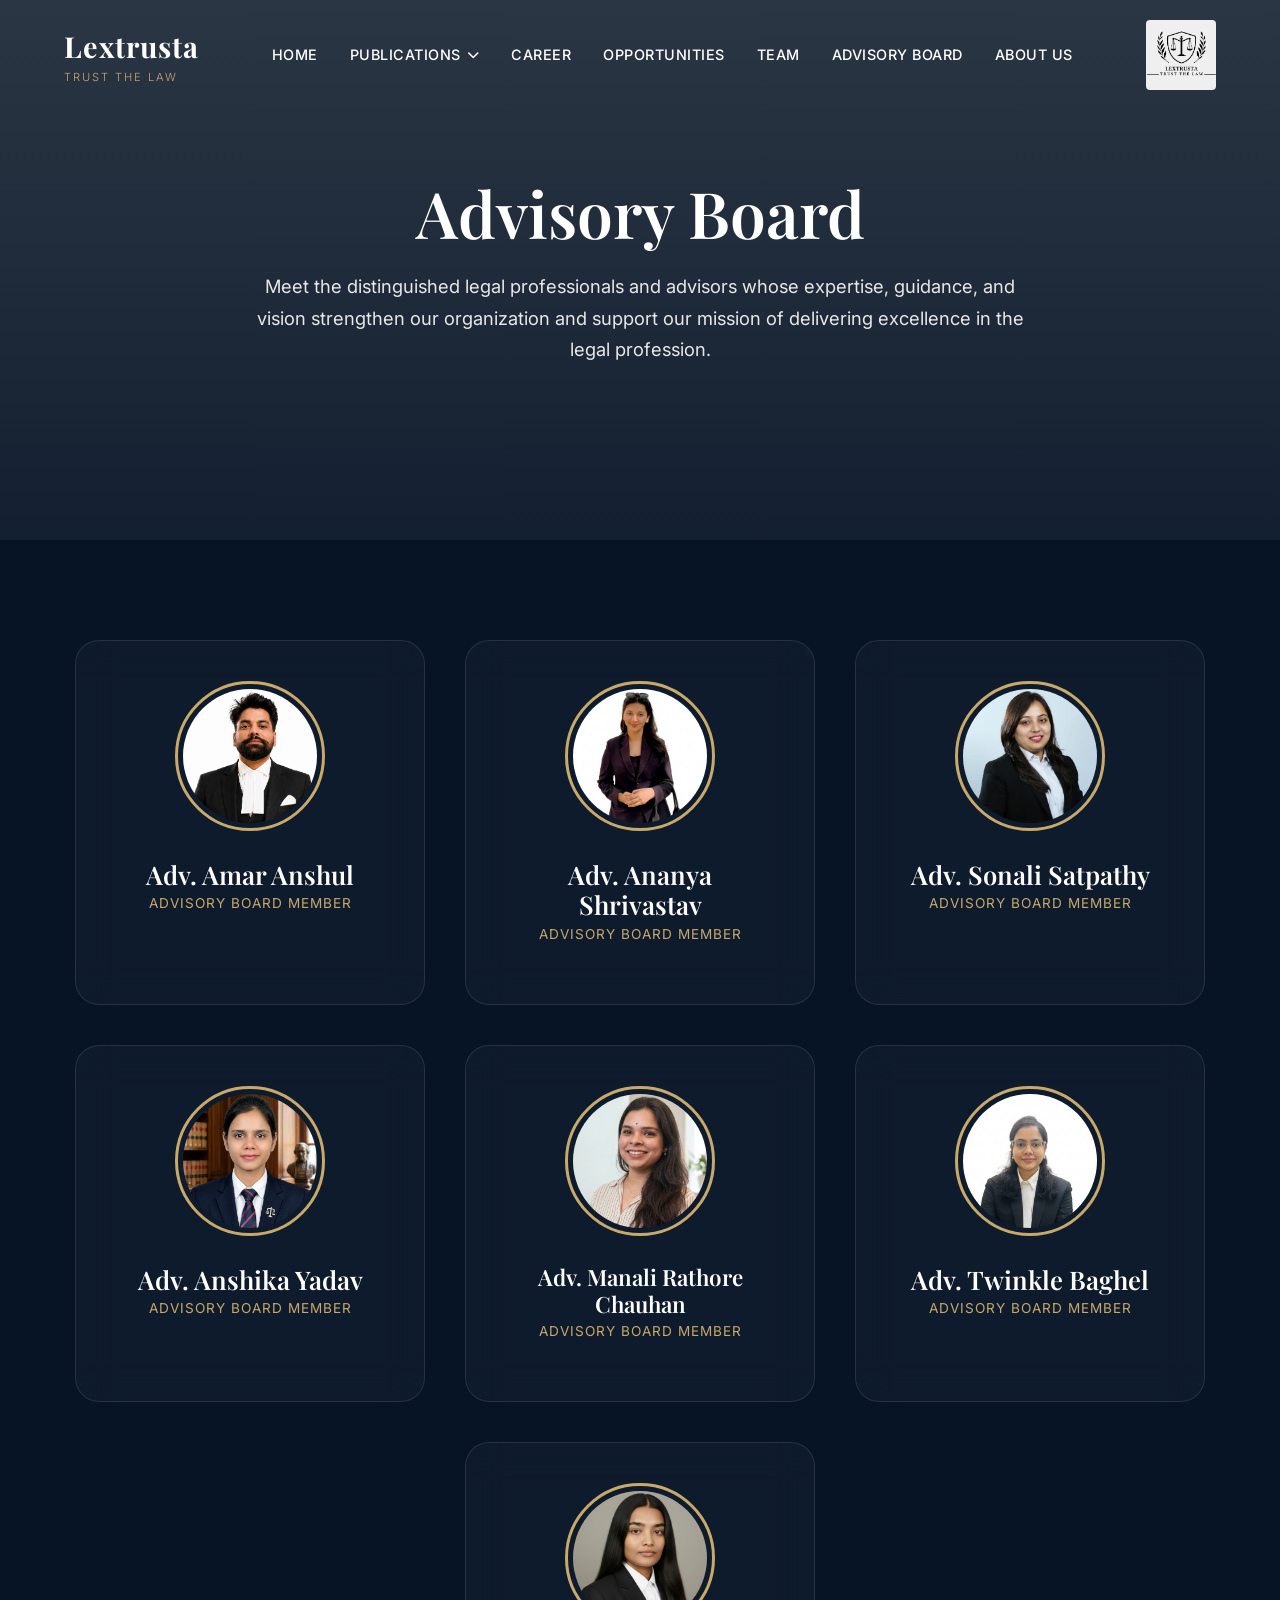
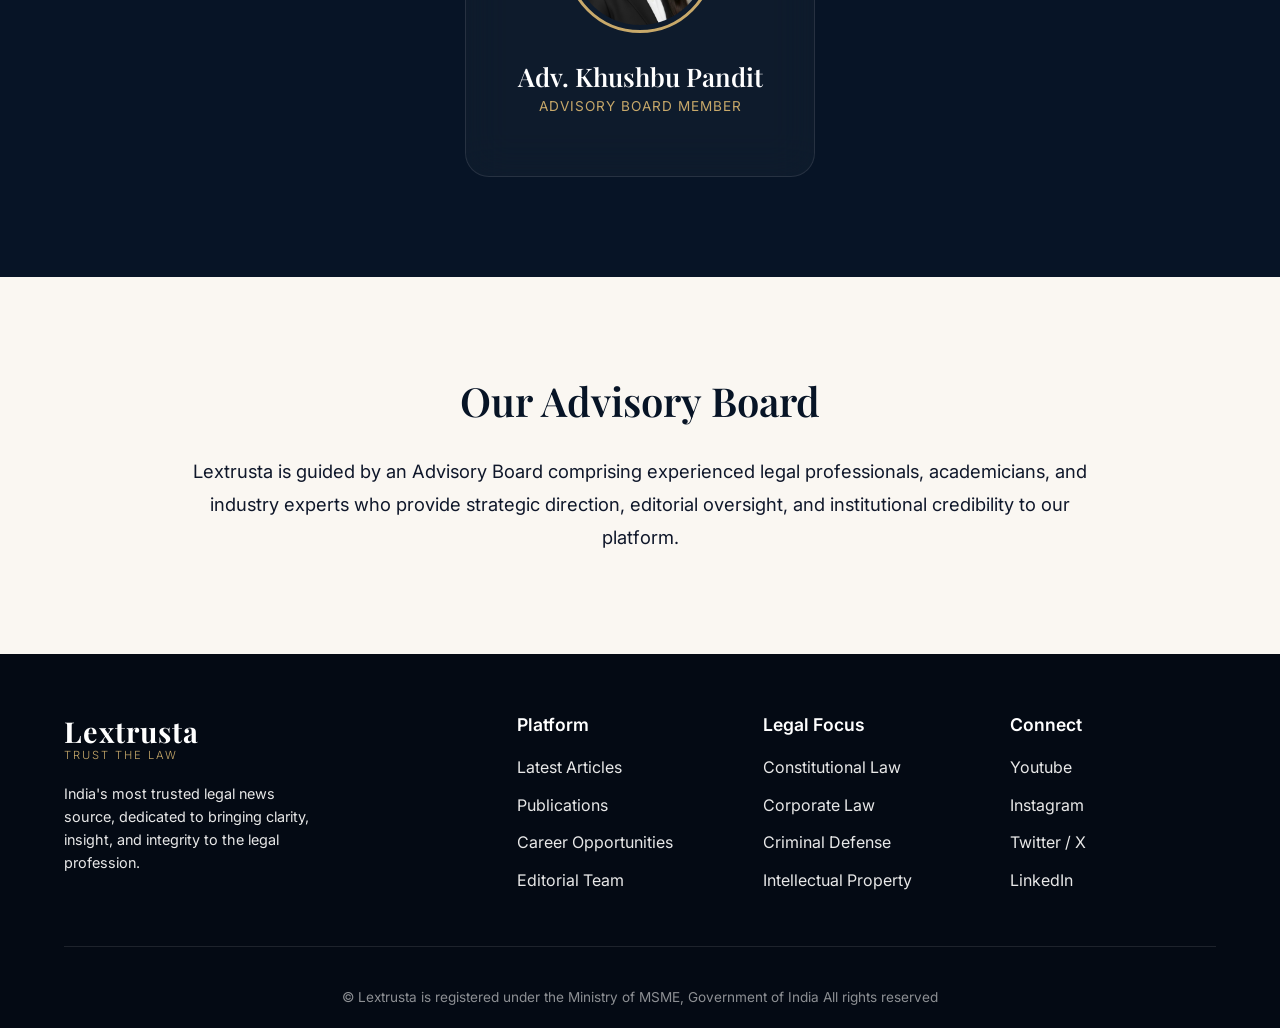
==== commit 3342e20d: "Update print statement from 'Hello' to 'Goodbye'" ====
--- a/advisory.html
+++ b/advisory.html
@@ -557,12 +557,6 @@
                 <h3 style="font-size: 1.4rem;">Adv. Manali Rathore Chauhan</h3>
                 <div class="partner-role">Advisory Board Member</div>
             </div>
-            
-            <div class="partner-card" onclick="openProfile('Adv. Anshika Yadav', 'Advisory Board Member', 'anshika.jpeg')">
-                <img src="anshika.jpeg" alt="Adv. Anshika Yadav" class="partner-img">                
-                <h3>Adv. Anshika Yadav</h3>
-                <div class="partner-role">Advisory Board Member</div>
-            </div>
 
             <!-- Card 4: Adv. Twinkle Baghel -->
             <div class="partner-card" onclick="openProfile('Adv. Twinkle Baghel', 'Advisory Board Member', 'twinkle.jpeg.png')">
